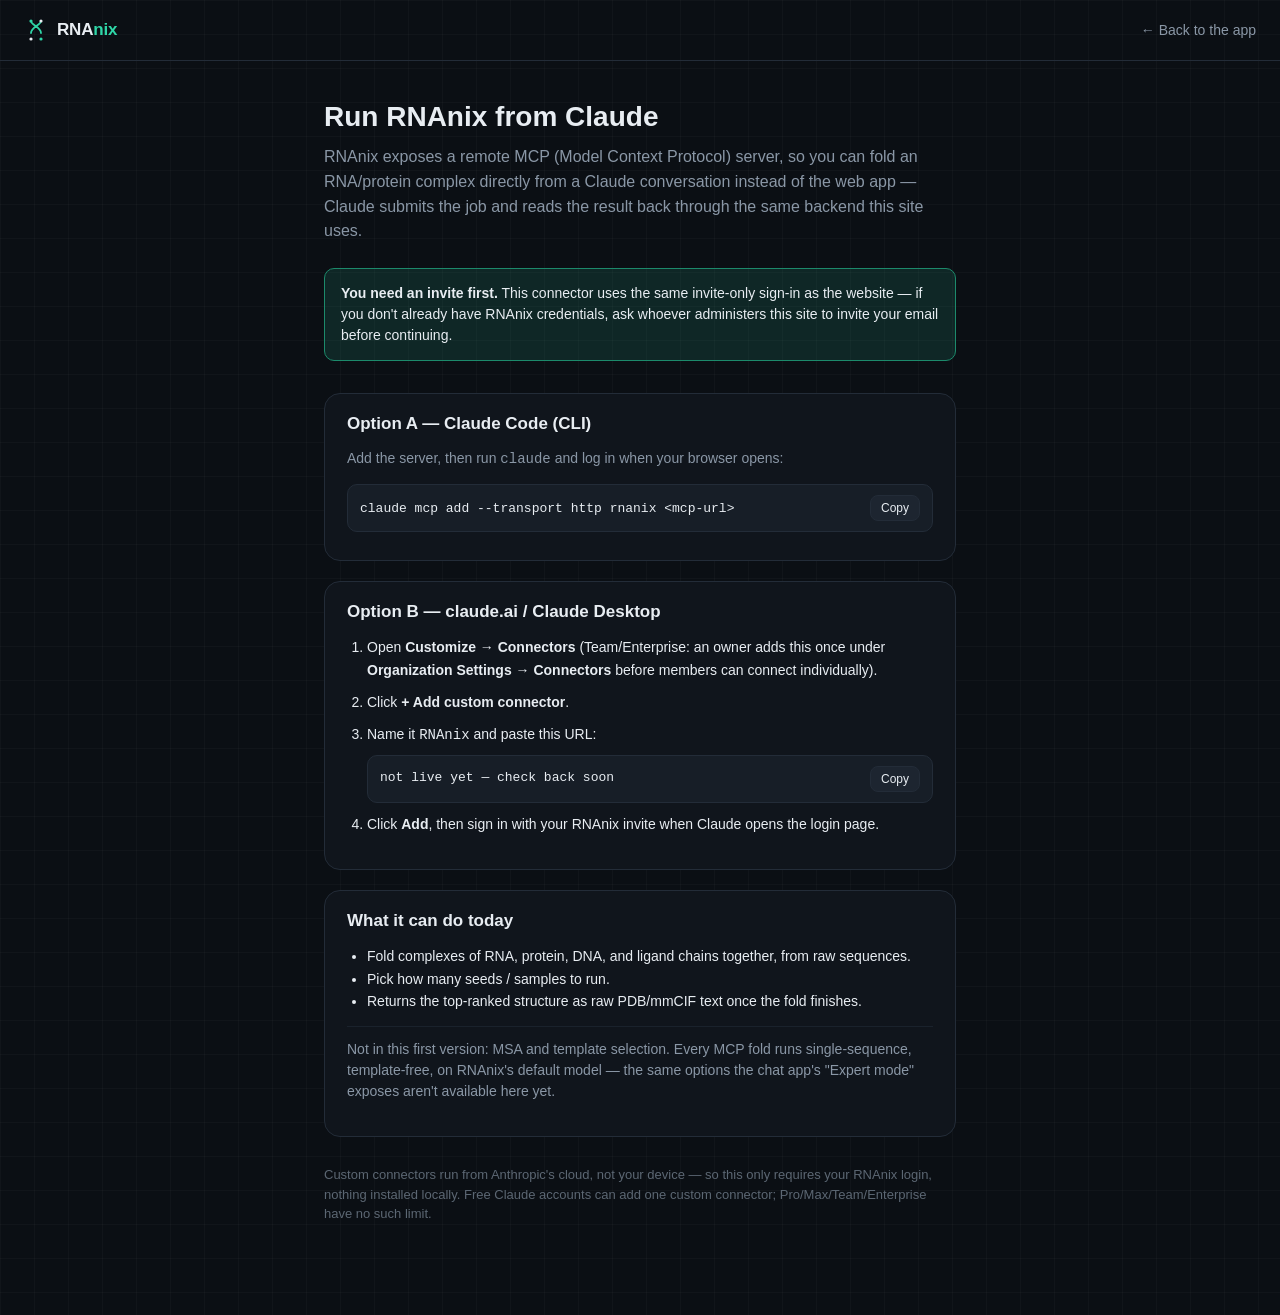
==== claude-mcp/index.html @ e197adc5 "feat: add /claude-mcp instructions page for connecting Claude via MCP Static page walking an invited" ====
<!doctype html>
<html lang="en">
<head>
<meta charset="utf-8">
<meta name="viewport" content="width=device-width, initial-scale=1">
<title>RNAnix — Connect from Claude</title>
<link rel="stylesheet" href="../style.css">
<link rel="stylesheet" href="style.css">
</head>
<body class="mcp-page">

<header class="mcp-header">
  <a class="brand" href="../index.html">
    <svg width="24" height="24" viewBox="0 0 24 24" fill="none"><path d="M7 3c0 4 10 6 10 12M17 3c0 4-10 6-10 12" stroke="#2fd6a7" stroke-width="1.8" stroke-linecap="round"/><circle cx="7" cy="3" r="1.6" fill="#2fd6a7"/><circle cx="17" cy="21" r="1.6" fill="#2fd6a7"/><circle cx="17" cy="3" r="1.6" fill="#e8edf2"/><circle cx="7" cy="21" r="1.6" fill="#e8edf2"/></svg>
    <span class="brand-word">RNA<b>nix</b></span>
  </a>
  <a class="mcp-back" href="../index.html">&larr; Back to the app</a>
</header>

<main class="mcp-main">
  <h1>Run RNAnix from Claude</h1>
  <p class="mcp-lede">
    RNAnix exposes a remote MCP (Model Context Protocol) server, so you can fold an RNA/protein
    complex directly from a Claude conversation instead of the web app — Claude submits the job
    and reads the result back through the same backend this site uses.
  </p>

  <div class="mcp-callout">
    <strong>You need an invite first.</strong> This connector uses the same invite-only sign-in as
    the website — if you don't already have RNAnix credentials, ask whoever administers this site
    to invite your email before continuing.
  </div>

  <section class="mcp-card">
    <h2>Option A — Claude Code (CLI)</h2>
    <p>Add the server, then run <code>claude</code> and log in when your browser opens:</p>
    <div class="code-block">
      <code id="cliCmd">claude mcp add --transport http rnanix &lt;mcp-url&gt;</code>
      <button class="copy-btn" data-copy-target="cliCmd">Copy</button>
    </div>
  </section>

  <section class="mcp-card">
    <h2>Option B — claude.ai / Claude Desktop</h2>
    <ol class="mcp-steps">
      <li>Open <strong>Customize &rarr; Connectors</strong> (Team/Enterprise: an owner adds this once under
        <strong>Organization Settings &rarr; Connectors</strong> before members can connect individually).</li>
      <li>Click <strong>+ Add custom connector</strong>.</li>
      <li>Name it <code>RNAnix</code> and paste this URL:
        <div class="code-block">
          <code id="mcpUrl">not live yet — check back soon</code>
          <button class="copy-btn" data-copy-target="mcpUrl">Copy</button>
        </div>
      </li>
      <li>Click <strong>Add</strong>, then sign in with your RNAnix invite when Claude opens the login page.</li>
    </ol>
  </section>

  <section class="mcp-card">
    <h2>What it can do today</h2>
    <ul>
      <li>Fold complexes of RNA, protein, DNA, and ligand chains together, from raw sequences.</li>
      <li>Pick how many seeds / samples to run.</li>
      <li>Returns the top-ranked structure as raw PDB/mmCIF text once the fold finishes.</li>
    </ul>
    <p class="mcp-note">
      Not in this first version: MSA and template selection. Every MCP fold runs single-sequence,
      template-free, on RNAnix's default model — the same options the chat app's "Expert mode"
      exposes aren't available here yet.
    </p>
  </section>

  <p class="mcp-footnote">
    Custom connectors run from Anthropic's cloud, not your device — so this only requires your
    RNAnix login, nothing installed locally. Free Claude accounts can add one custom connector;
    Pro/Max/Team/Enterprise have no such limit.
  </p>
</main>

<script>
(function () {
  var url = window.MCP_URL || "";
  if (url) {
    document.getElementById("mcpUrl").textContent = url;
    document.getElementById("cliCmd").textContent =
      "claude mcp add --transport http rnanix " + url;
  }
  document.querySelectorAll(".copy-btn").forEach(function (btn) {
    btn.addEventListener("click", function () {
      var target = document.getElementById(btn.dataset.copyTarget);
      navigator.clipboard.writeText(target.textContent).then(function () {
        var was = btn.textContent;
        btn.textContent = "Copied";
        setTimeout(function () { btn.textContent = was; }, 1200);
      });
    });
  });
})();
</script>
</body>
</html>
---- style.css ----
/* RNAnix Copilot — v2 visual mockup. Not wired to any backend. */

:root {
  --bg-deep: #0b0f14;
  --bg-panel: #10151c;
  --bg-elevated: #171e27;
  --bg-hover: #1d2530;
  --border: #232c38;
  --border-soft: #1a222c;
  --text: #e8edf2;
  --text-muted: #8a97a6;
  --text-dim: #5c6773;
  --accent: #2fd6a7;
  --accent-dim: #1c8a6b;
  --accent-soft: rgba(47, 214, 167, 0.12);
  --danger: #d1495b;
  --radius: 10px;
  --radius-lg: 16px;
  font-family: -apple-system, "Segoe UI", Inter, Roboto, Helvetica, Arial, sans-serif;
}

* { box-sizing: border-box; }
/* Author rules that set `display` unconditionally on a selector (e.g. `.modal-overlay { display:
   flex }`) otherwise beat the browser's own `[hidden] { display: none }` UA-stylesheet rule —
   author CSS always wins over UA defaults even at equal specificity. This one rule guarantees
   the `hidden` attribute always wins everywhere on the page, present or future. */
[hidden] { display: none !important; }
html, body { height: 100%; }
body {
  margin: 0;
  background: var(--bg-deep);
  color: var(--text);
  background-image:
    linear-gradient(rgba(255,255,255,0.025) 1px, transparent 1px),
    linear-gradient(90deg, rgba(255,255,255,0.025) 1px, transparent 1px);
  background-size: 34px 34px;
}

.mockup-badge {
  position: fixed; top: 10px; right: 12px; z-index: 999;
  font-size: 11px; letter-spacing: .06em; text-transform: uppercase;
  color: var(--bg-deep); background: var(--accent);
  padding: 4px 10px; border-radius: 999px; font-weight: 700;
  box-shadow: 0 2px 10px rgba(47,214,167,.35);
}

.bugreport-btn {
  position: fixed; bottom: 18px; right: 18px; z-index: 999;
  width: 34px; height: 34px; border-radius: 50%; border: none; cursor: pointer;
  background: var(--danger); color: #fff; font-weight: 800; font-size: 15px;
  font-family: Georgia, serif; line-height: 1;
  box-shadow: 0 4px 14px rgba(209, 73, 91, .45);
}
.bugreport-btn:hover { filter: brightness(1.1); }

a { color: var(--accent); text-decoration: none; }
a:hover { text-decoration: underline; }
button { font-family: inherit; cursor: pointer; }

/* ---------- brand ---------- */
.brand { display: flex; align-items: center; gap: 9px; }
.brand svg { flex: none; }
.brand-word { font-size: 17px; font-weight: 700; letter-spacing: -.01em; }
.brand-word b { color: var(--accent); font-weight: 800; }

/* ================= AUTH PAGE ================= */
.auth-wrap {
  min-height: 100vh; display: flex; align-items: center; justify-content: center;
  padding: 24px;
}
.auth-card {
  width: 100%; max-width: 400px;
  background: var(--bg-panel);
  border: 1px solid var(--border);
  border-radius: var(--radius-lg);
  padding: 28px 28px 24px;
  box-shadow: 0 30px 80px rgba(0,0,0,.45);
}
.auth-card .brand { justify-content: center; margin-bottom: 22px; }
.auth-tabs {
  display: flex; background: var(--bg-elevated); border: 1px solid var(--border);
  border-radius: 999px; padding: 3px; margin-bottom: 22px;
}
.auth-tabs button {
  flex: 1; border: none; background: transparent; color: var(--text-muted);
  padding: 8px 10px; border-radius: 999px; font-size: 13px; font-weight: 600;
  transition: all .15s;
}
.auth-tabs button.active { background: var(--accent); color: #06231a; }

.auth-title { font-size: 18px; font-weight: 700; margin: 0 0 4px; text-align: center; }
.auth-sub { font-size: 13px; color: var(--text-muted); text-align: center; margin: 0 0 22px; }

.field { margin-bottom: 14px; }
.field label { display: block; font-size: 12px; color: var(--text-muted); margin-bottom: 6px; }
.field input {
  width: 100%; background: var(--bg-elevated); border: 1px solid var(--border);
  color: var(--text); padding: 10px 12px; border-radius: var(--radius); font-size: 14px;
}
.field input:focus { outline: none; border-color: var(--accent); }
.field input[readonly] { color: var(--text-dim); }

.invite-note {
  font-size: 12.5px; color: var(--text-muted); background: var(--accent-soft);
  border: 1px solid rgba(47,214,167,.25); border-radius: var(--radius);
  padding: 10px 12px; margin-bottom: 18px; line-height: 1.5;
}
.invite-note b { color: var(--text); }

.strength { display: flex; gap: 6px; margin: 8px 0 4px; flex-wrap: wrap; }
.strength span {
  font-size: 11px; color: var(--text-dim); background: var(--bg-elevated);
  border: 1px solid var(--border); border-radius: 999px; padding: 3px 8px;
}
.strength span.ok { color: var(--accent); border-color: var(--accent-dim); background: var(--accent-soft); }

.btn-primary {
  width: 100%; background: var(--accent); color: #06231a; border: none;
  padding: 11px; border-radius: var(--radius); font-size: 14px; font-weight: 700;
  margin-top: 4px;
}
.btn-primary:hover { background: #4fe3bb; }

.auth-foot { text-align: center; font-size: 12.5px; color: var(--text-muted); margin-top: 16px; }
.auth-forgot { text-align: right; font-size: 12px; margin: -8px 0 14px; }
.auth-nogo { text-align: center; font-size: 11.5px; color: var(--text-dim); margin-top: 22px; line-height: 1.5; }
.auth-error { color: #ef476f; font-size: 12.5px; margin: -4px 0 10px; }

.pane { display: none; }
.pane.active { display: block; }

/* ================= APP SHELL ================= */
.shell { display: flex; height: 100vh; overflow: hidden; }

/* ---- sidebar ---- */
.sidebar {
  width: 258px; flex: none; background: var(--bg-panel);
  border-right: 1px solid var(--border); display: flex; flex-direction: column;
}
.sidebar-head { display: flex; align-items: center; justify-content: space-between; gap: 8px; padding: 16px 16px 12px; border-bottom: 1px solid var(--border-soft); }
.sidebar-toggle {
  background: none; border: 1px solid var(--border); color: var(--text-muted); flex: none;
  border-radius: 7px; padding: 5px; display: flex; align-items: center; justify-content: center;
  transition: transform .18s ease;
}
.sidebar-toggle:hover { color: var(--text); border-color: var(--accent-dim); }
.new-chat {
  display: flex; align-items: center; gap: 8px; margin: 14px 16px 0;
  background: var(--bg-elevated); border: 1px solid var(--border); color: var(--text);
  padding: 9px 12px; border-radius: var(--radius); font-size: 13px; font-weight: 600;
}
.new-chat:hover { border-color: var(--accent-dim); }

/* ---- collapsed sidebar ---- */
.sidebar { transition: width .18s ease; }
.sidebar.collapsed { width: 60px; }
.sidebar.collapsed .sidebar-toggle { transform: rotate(180deg); }
.sidebar.collapsed .brand-word,
.sidebar.collapsed .nc-label,
.sidebar.collapsed .search-box,
.sidebar.collapsed .hist-label,
.sidebar.collapsed .hist-list,
.sidebar.collapsed .who,
.sidebar.collapsed .logout { display: none; }
.sidebar.collapsed .sidebar-head { justify-content: center; padding: 16px 8px 12px; }
.sidebar.collapsed .sidebar-head .brand { justify-content: center; }
.sidebar.collapsed .new-chat { margin: 14px 8px 0; justify-content: center; padding: 9px; }
.sidebar.collapsed .sidebar-foot { justify-content: center; padding: 12px 8px; }
.search-box {
  margin: 12px 14px 4px; display: flex; align-items: center; gap: 8px;
  background: var(--bg-elevated); border: 1px solid var(--border); border-radius: var(--radius);
  padding: 7px 10px;
}
.search-box input { background: none; border: none; color: var(--text); font-size: 12.5px; width: 100%; }
.search-box input:focus { outline: none; }
.hist-label {
  font-size: 11px; text-transform: uppercase; letter-spacing: .07em; color: var(--text-dim);
  padding: 14px 16px 6px;
}
.hist-list { flex: 1; overflow-y: auto; padding: 0 8px; }
.hist-item {
  position: relative; display: flex; flex-direction: column; gap: 2px; padding: 9px 10px; border-radius: var(--radius);
  font-size: 13px; color: var(--text-muted); margin-bottom: 2px; border: 1px solid transparent;
}
.hist-item:hover { background: var(--bg-hover); color: var(--text); }
.hist-item.active { background: var(--accent-soft); border-color: rgba(47,214,167,.3); color: var(--text); }
.hist-item .ht { white-space: nowrap; overflow: hidden; text-overflow: ellipsis; padding-right: 18px; }
.hist-item .hs { font-size: 11px; color: var(--text-dim); }
.hist-del {
  position: absolute; top: 6px; right: 6px; background: none; border: none; color: var(--text-dim);
  font-size: 15px; line-height: 1; padding: 2px 5px; border-radius: 4px; opacity: 0; cursor: pointer;
}
.hist-item:hover .hist-del { opacity: 1; }
.hist-del:hover { color: var(--danger); background: rgba(209, 73, 91, .12); }

.sidebar-foot {
  border-top: 1px solid var(--border-soft); padding: 12px 14px; display: flex;
  align-items: center; gap: 10px;
}
.avatar {
  width: 30px; height: 30px; border-radius: 50%; background: var(--accent-dim);
  color: #06231a; display: flex; align-items: center; justify-content: center;
  font-size: 12px; font-weight: 800; flex: none;
}
.who { flex: 1; min-width: 0; }
.who .wn { font-size: 12.5px; font-weight: 600; white-space: nowrap; overflow: hidden; text-overflow: ellipsis; }
.who .we { font-size: 11px; color: var(--text-dim); white-space: nowrap; overflow: hidden; text-overflow: ellipsis; }
.logout { font-size: 11.5px; color: var(--text-dim); }

/* ---- chat column ---- */
.chatcol { flex: 1 1 auto; min-width: 0; display: flex; flex-direction: column; background: var(--bg-deep); }
.chat-head {
  display: flex; align-items: center; gap: 10px; padding: 13px 20px;
  border-bottom: 1px solid var(--border-soft); flex: none;
}
.chat-head .cht { font-size: 13.5px; font-weight: 600; flex: 1; min-width: 0; overflow: hidden; text-overflow: ellipsis; white-space: nowrap; }
.badge {
  font-size: 11px; color: var(--text-muted); background: var(--bg-elevated);
  border: 1px solid var(--border); padding: 3px 9px; border-radius: 999px;
}
.model-select {
  font-size: 11px; color: var(--text-muted); background: var(--bg-elevated);
  border: 1px solid var(--border); padding: 3px 9px; border-radius: 999px;
  font-family: inherit; cursor: pointer; max-width: 160px;
}
.model-select:hover { color: var(--text); border-color: var(--accent-dim); }
.adv-toggle {
  font-size: 12px; color: var(--text-muted); background: var(--bg-elevated);
  border: 1px solid var(--border); padding: 6px 11px; border-radius: 999px;
}
.adv-toggle:hover { color: var(--text); border-color: var(--accent-dim); }
.adv-toggle[aria-expanded="true"] { color: var(--text); border-color: var(--accent-dim); background: var(--bg-panel); }

.adv-panel {
  flex: none; padding: 10px 20px; border-bottom: 1px solid var(--border-soft);
  display: flex; flex-wrap: wrap; gap: 16px; align-items: center;
}
.adv-field { display: inline-flex; align-items: center; gap: 7px; }
.adv-lbl { font-size: 11px; color: var(--text-dim); }
.adv-num {
  width: 52px; padding: 5px; border: 1px solid var(--border); border-radius: 6px;
  font-size: 12px; font-family: inherit; text-align: center;
  background: var(--bg-panel); color: var(--text);
}
.adv-num:focus { outline: none; border-color: var(--accent-dim); }
.adv-hint { font-size: 11px; color: var(--text-muted); }

.jobs-panel {
  flex: none; padding: 10px 20px; border-bottom: 1px solid var(--border-soft);
  display: flex; flex-wrap: wrap; gap: 8px; align-items: center;
}
.jobs-panel .jobs-label { font-size: 11px; color: var(--text-dim); margin-right: 4px; }
.job-row {
  display: inline-flex; align-items: center; gap: 6px; font-size: 12px;
  background: var(--bg-elevated); border: 1px solid var(--border); border-radius: 999px;
  padding: 4px 10px 4px 12px; cursor: default;
}
.job-row.clickable { cursor: pointer; }
.job-row.clickable:hover { border-color: var(--accent-dim); }
.job-row .job-id { font-family: ui-monospace, SFMono-Regular, Menlo, Consolas, monospace; color: var(--text-muted); overflow-wrap: anywhere; word-break: break-word; }
.job-pill { font-size: 10.5px; font-weight: 600; padding: 2px 7px; border-radius: 999px; text-transform: uppercase; letter-spacing: .02em; }
.job-pill.job-running { background: rgba(255, 183, 3, .15); color: #ffb703; }
.job-pill.job-done { background: rgba(47, 214, 167, .15); color: var(--accent); }
.job-pill.job-error { background: rgba(209, 73, 91, .15); color: var(--danger); }

.chat-body { flex: 1; overflow-y: auto; padding: 22px 24px 10px; }

/* empty state */
.empty { max-width: 640px; margin: 4vh auto 0; text-align: center; }
.empty h1 { font-size: 24px; margin: 0 0 8px; }
.empty p { color: var(--text-muted); font-size: 14px; margin: 0 0 26px; }
.cards { display: grid; grid-template-columns: 1fr 1fr; gap: 10px; text-align: left; }
.card {
  background: var(--bg-panel); border: 1px solid var(--border); border-radius: var(--radius);
  padding: 12px 14px; font-size: 13px; color: var(--text-muted);
}
.card:hover { border-color: var(--accent-dim); color: var(--text); background: var(--bg-elevated); }

/* transcript */
.msg { max-width: 78%; margin-bottom: 16px; line-height: 1.55; font-size: 14px; overflow-wrap: anywhere; word-break: break-word; }
.msg.user { margin-left: auto; }
.msg.user .bubble { background: var(--bg-hover); border: 1px solid var(--border); border-radius: 14px 14px 3px 14px; padding: 10px 14px; }
.msg.assistant .bubble { padding: 2px 2px; }
.bubble p, .reasoning-body p { margin: 0 0 8px; }
.bubble p:last-child, .reasoning-body p:last-child { margin-bottom: 0; }
.bubble ul, .reasoning-body ul { margin: 4px 0 8px; padding-left: 20px; }
.bubble code, .reasoning-body code {
  background: var(--bg-elevated); border: 1px solid var(--border); border-radius: 4px;
  padding: 1px 5px; font-size: 12.5px; font-family: ui-monospace, SFMono-Regular, Menlo, Consolas, monospace;
  overflow-wrap: anywhere; word-break: break-word;
}
.msg .who-lbl { font-size: 11px; color: var(--text-dim); margin-bottom: 5px; display: flex; align-items: center; gap: 6px; }
.msg .who-lbl .dot { width: 6px; height: 6px; border-radius: 50%; background: var(--accent); }
.msg .who-lbl.err { color: var(--danger); }
.msg .who-lbl.err .dot { background: var(--danger); }
.bubble-error {
  padding: 10px 14px; border-radius: 10px; background: rgba(209, 73, 91, .1);
  border: 1px solid rgba(209, 73, 91, .35); color: var(--danger); font-size: 13.5px;
  overflow-wrap: anywhere; word-break: break-word;
}
.typing-dots { display: inline-flex; gap: 4px; padding: 4px 0; }
.typing-dots span {
  width: 6px; height: 6px; border-radius: 50%; background: var(--text-dim);
  animation: typing-bounce 1.1s infinite ease-in-out;
}
.typing-dots span:nth-child(2) { animation-delay: .15s; }
.typing-dots span:nth-child(3) { animation-delay: .3s; }
@keyframes typing-bounce { 0%, 80%, 100% { opacity: .25; transform: translateY(0); } 40% { opacity: 1; transform: translateY(-3px); } }

.tool-card {
  max-width: 78%; margin: 0 0 10px; font-family: ui-monospace, SFMono-Regular, Menlo, Consolas, monospace;
  font-size: 12.5px; background: var(--bg-panel); border: 1px solid var(--border);
  border-left: 3px solid var(--accent-dim); border-radius: 8px; padding: 9px 12px;
}
.tool-card .tc-call { color: var(--text-muted); }
.tool-card .tc-call b { color: var(--accent); font-weight: 600; }
.tool-card .tc-ok { color: var(--text); margin-top: 4px; display: flex; align-items: center; gap: 6px; }
.tool-card .tc-ok .chk { color: var(--accent); }

.chat-inputbar { flex: none; padding: 14px 24px 20px; }
.inputbox {
  display: flex; align-items: flex-end; gap: 10px; background: var(--bg-panel);
  border: 1px solid var(--border); border-radius: 16px; padding: 8px 8px 8px 16px;
  max-width: 900px; margin: 0 auto;
}
.inputbox textarea {
  flex: 1; background: none; border: none; color: var(--text); font-size: 14px;
  resize: none; max-height: 140px; padding: 8px 0; font-family: inherit;
}
.inputbox textarea:focus { outline: none; }
.send-btn {
  background: var(--accent); border: none; color: #06231a; height: 34px; padding: 0 16px;
  border-radius: 10px; display: flex; align-items: center; justify-content: center; flex: none;
  font-size: 13px; font-weight: 700;
}
.send-btn:hover { background: #4fe3bb; }
.input-hint { text-align: center; font-size: 11px; color: var(--text-dim); margin-top: 8px; }

/* ---- viewer column ---- */
.viewer {
  width: 42%; max-width: 620px; min-width: 380px; flex: none;
  border-left: 1px solid var(--border); background: var(--bg-panel);
  display: flex; flex-direction: column;
}
.viewer-head {
  display: flex; align-items: center; gap: 8px; padding: 11px 14px;
  border-bottom: 1px solid var(--border-soft); flex-wrap: wrap;
}
.viewer-name { font-size: 13px; font-weight: 600; margin-right: auto; }
.icon-btn {
  width: 30px; height: 30px; border-radius: 8px; border: 1px solid var(--border);
  background: var(--bg-elevated); color: var(--text-muted); display: flex;
  align-items: center; justify-content: center; font-size: 13px;
}
.icon-btn:hover { color: var(--text); border-color: var(--accent-dim); }
.icon-btn.active { color: var(--accent); border-color: var(--accent-dim); background: var(--accent-soft); }
/* ---- row 1: segmented button groups (replace the old <select>s) ---- */
.btn-group { display: flex; border: 1px solid var(--border); border-radius: 8px; overflow: hidden; }
.seg-btn {
  background: var(--bg-elevated); color: var(--text-muted); border: none; font-size: 12px;
  padding: 6px 10px; border-right: 1px solid var(--border);
}
.seg-btn:last-child { border-right: none; }
.seg-btn:hover { color: var(--text); }
.seg-btn.active { background: var(--accent-soft); color: var(--accent); }

/* ---- row 2: collapsible sequence accordion (normal document flow, not a canvas overlay) ---- */
.seq-acc-head {
  display: flex; align-items: center; gap: 6px; width: 100%; text-align: left;
  background: none; border: none; border-top: 1px solid var(--border-soft); color: var(--text-muted);
  font-size: 12px; font-weight: 600; padding: 8px 14px;
}
.seq-acc-head:hover { color: var(--text); }
.seq-acc-head .seq-caret { transition: transform .15s ease; flex: none; }
.seq-acc-head.open .seq-caret { transform: rotate(90deg); }
.seq-acc-body {
  border-top: 1px solid var(--border-soft); padding: 10px 14px; font-size: 11px;
  color: var(--text-muted); max-height: 160px; overflow-y: auto;
}
.seq-acc-body .sp-h { color: var(--text-dim); margin-bottom: 6px; }
.seq-acc-body .sp-seq { font-family: ui-monospace, Menlo, Consolas, monospace; line-height: 1.7; letter-spacing: .5px; }
.seq-acc-body .sp-seq span { padding: 0 1px; border-radius: 2px; }
.seq-acc-body .sp-seq span:hover { background: var(--accent-soft); color: var(--accent); cursor: pointer; }

/* ---- row 3: the 3D canvas itself, filling whatever's left ---- */
.canvas-wrap { flex: 1; position: relative; overflow: hidden; min-height: 0; }
.canvas-fake {
  position: absolute; inset: 0; display: flex; align-items: center; justify-content: center;
  background: radial-gradient(ellipse at center, rgba(47,214,167,.10), transparent 60%);
}
.canvas-fake figcaption {
  position: absolute; bottom: 14px; left: 0; right: 0; text-align: center;
  font-size: 11px; color: var(--text-dim);
}

.comp-panel { width: 100%; }
.comp-row {
  display: flex; align-items: center; gap: 8px; padding: 6px 6px; font-size: 12px;
  color: var(--text-muted); border-radius: 6px;
}
.comp-row:hover { background: var(--bg-hover); }
.comp-row .cn { flex: 1; }
.comp-row button { background: none; border: none; color: var(--text-dim); padding: 2px; display: inline-flex; align-items: center; justify-content: center; }
.comp-row button:hover { color: var(--text); }
.comp-row.off { opacity: .4; }

.canvas-theme-btn {
  position: absolute; top: 10px; right: 10px; z-index: 8;
  background: rgba(23,30,39,.75); backdrop-filter: blur(4px);
}

@media (max-width: 980px) {
  .viewer { display: none; }
  .resize-handle { display: none; }
}

/* ---- drag-to-resize handle between chat and viewer ---- */
.resize-handle { width: 5px; flex: none; cursor: col-resize; position: relative; background: transparent; }
.resize-handle::after {
  content: ""; position: absolute; top: 0; bottom: 0; left: 2px; width: 1px; background: var(--border);
}
.resize-handle:hover::after, .resize-handle.active::after { left: 0; width: 5px; background: var(--accent-dim); }

/* ---- toast ---- */
.toast {
  position: fixed; left: 50%; bottom: 22px; transform: translate(-50%, 12px);
  background: var(--bg-elevated); border: 1px solid var(--border); color: var(--text);
  padding: 9px 16px; border-radius: 999px; font-size: 12.5px; opacity: 0; pointer-events: none;
  transition: all .2s; z-index: 500; box-shadow: 0 8px 24px rgba(0,0,0,.4);
}
.toast.show { opacity: 1; transform: translate(-50%, 0); }

/* ---- input toolbar (above the text field) ---- */
.input-toolbar { display: flex; gap: 8px; max-width: 900px; margin: 0 auto 8px; padding: 0 8px; }
.input-tool-btn {
  font-size: 12px; color: var(--text-muted); background: var(--bg-panel); border: 1px solid var(--border);
  padding: 7px 13px; border-radius: 999px; font-weight: 600;
}
.input-tool-btn:hover { color: var(--text); border-color: var(--accent-dim); }
.attach-wrap { position: relative; }
.attach-menu {
  position: absolute; bottom: calc(100% + 6px); left: 0;
  background: var(--bg-elevated); border: 1px solid var(--border); border-radius: 10px;
  padding: 5px; display: flex; flex-direction: column; min-width: 210px; z-index: 50;
  box-shadow: 0 10px 30px rgba(0,0,0,.4);
}
.attach-menu button {
  background: none; border: none; color: var(--text); text-align: left; font-size: 12.5px;
  padding: 8px 10px; border-radius: 7px;
}
.attach-menu button:hover { background: var(--bg-hover); }

/* ---- download split button ---- */
.dl-wrap { position: relative; display: flex; }
.dl-main {
  background: var(--accent); color: #06231a; border: none; font-weight: 700; font-size: 12px;
  padding: 7px 12px; border-radius: 8px 0 0 8px;
}
.dl-main:hover { background: #4fe3bb; }
.dl-caret {
  background: var(--accent-dim); color: #06231a; border: none; border-left: 1px solid rgba(0,0,0,.15);
  padding: 7px 8px; border-radius: 0 8px 8px 0; font-size: 11px;
}
.dl-menu {
  position: absolute; top: calc(100% + 6px); right: 0; background: var(--bg-elevated);
  border: 1px solid var(--border); border-radius: 10px; padding: 5px; min-width: 240px;
  z-index: 60; box-shadow: 0 14px 34px rgba(0,0,0,.45);
}
.dl-item {
  display: block; width: 100%; text-align: left; background: none; border: none; color: var(--text);
  font-size: 12.5px; padding: 8px 10px; border-radius: 7px;
}
.dl-item:hover { background: var(--bg-hover); }
.dl-item[disabled] { color: var(--text-dim); cursor: not-allowed; }
.dl-item[disabled]:hover { background: none; }

/* ---- reasoning + sources ---- */
details.reasoning {
  max-width: 78%; margin-bottom: 8px; font-size: 12.5px; background: var(--bg-panel);
  border: 1px solid var(--border); border-radius: 8px; padding: 2px 12px;
}
details.reasoning summary {
  cursor: pointer; padding: 8px 0; color: var(--text-muted); font-weight: 600; list-style: none;
}
details.reasoning summary::-webkit-details-marker { display: none; }
.reasoning-body { color: var(--text-muted); line-height: 1.6; padding: 0 0 12px; border-top: 1px solid var(--border-soft); padding-top: 10px; overflow-wrap: anywhere; word-break: break-word; }
.src-row { display: flex; flex-wrap: wrap; gap: 6px; margin: 8px 0 2px; }
.src-pill {
  font-size: 11px; color: var(--text-muted); background: var(--bg-panel); border: 1px solid var(--border);
  border-radius: 999px; padding: 4px 10px;
}
.src-pill:hover { color: var(--accent); border-color: var(--accent-dim); text-decoration: none; }

/* ---- viewer tabs ---- */
.viewer-toolbar { display: flex; flex-direction: column; border-bottom: 1px solid var(--border-soft); }
.vt-row1 { display: flex; align-items: center; gap: 8px; padding: 9px 14px; flex-wrap: wrap; }
.vtabs { display: flex; gap: 4px; padding: 8px 14px 0; border-bottom: 1px solid var(--border-soft); }
.vtab {
  background: none; border: none; color: var(--text-muted); font-size: 12.5px; font-weight: 600;
  padding: 8px 10px; border-bottom: 2px solid transparent;
}
.vtab:hover { color: var(--text); }
.vtab.active { color: var(--accent); border-bottom-color: var(--accent); }
.tabpanel { display: none; flex: 1; min-height: 0; overflow-y: auto; }
.tabpanel.active { display: flex; flex-direction: column; }
.tabpanel .canvas-wrap { flex: 1; }

.viewer-msg {
  position: absolute; inset: 0; display: none; align-items: center; justify-content: center;
  text-align: center; padding: 20px; font-size: 12.5px; color: var(--text-muted);
  background: rgba(11,15,20,.85); z-index: 5;
}
.mstar-container { position: absolute; inset: 0; }
/* Belt-and-suspenders: even with the Viewer's own layout/viewport-* options set to hide its
   built-in chrome, force-hide Mol*'s floating control cluster and side panels via its own
   stable msp- class names, so only our custom overlay controls (toolbar, comp-panel, seq-panel,
   theme button) are ever visible on the canvas. */
.mstar-container .msp-viewport-controls,
.mstar-container .msp-layout-region.msp-layout-top,
.mstar-container .msp-layout-region.msp-layout-left,
.mstar-container .msp-layout-region.msp-layout-right,
.mstar-container .msp-layout-region.msp-layout-bottom,
.mstar-container [class*="msp-layout-top"],
.mstar-container [class*="msp-layout-left"],
.mstar-container [class*="msp-layout-right"],
.mstar-container [class*="msp-layout-bottom"],
.mstar-container [class*="msp-sequence"],
.mstar-container [class*="msp-viewport-controls"],
.mstar-container [class*="tooltip" i],
.mstar-container [class*="hover-box" i],
.mstar-container [class*="highlight-toast" i] {
  display: none !important;
}
/* Give the viewport back the full height/width now that the top/side chrome above is gone —
   Mol*'s layout otherwise still reserves that space even when its contents are hidden. */
.mstar-container .msp-layout-region.msp-layout-main,
.mstar-container [class*="msp-layout-main"] {
  top: 0 !important; left: 0 !important; right: 0 !important; bottom: 0 !important;
}

/* ---- data tab: chemmap / mohca ---- */
.data-wrap { padding: 16px; display: flex; flex-direction: column; gap: 22px; }
.data-sec-h { font-size: 12.5px; font-weight: 700; margin-bottom: 8px; display: flex; align-items: baseline; gap: 8px; }
.data-hint { font-size: 11px; color: var(--text-dim); font-weight: 400; }
.data-input {
  width: 100%; background: var(--bg-elevated); border: 1px solid var(--border); color: var(--text);
  border-radius: var(--radius); padding: 8px 10px; font-size: 12px; font-family: ui-monospace, Menlo, Consolas, monospace;
  resize: vertical; margin-bottom: 8px;
}
.data-actions { display: flex; gap: 8px; margin-bottom: 10px; }
.mini-btn {
  font-size: 12px; color: var(--text-muted); background: var(--bg-elevated); border: 1px solid var(--border);
  padding: 6px 12px; border-radius: 8px;
}
.mini-btn:hover { color: var(--text); border-color: var(--accent-dim); }
.mini-btn.primary { background: var(--accent); color: #06231a; border-color: transparent; font-weight: 700; }
.mini-btn.primary:hover { background: #4fe3bb; }
.data-empty { font-size: 12px; color: var(--text-dim); padding: 10px 0; }

.track-row { display: flex; align-items: flex-end; gap: 1px; height: 46px; background: var(--bg-elevated); border-radius: 8px; padding: 4px 6px; overflow-x: auto; }
.track-bar { width: 4px; min-width: 4px; border-radius: 1px 1px 0 0; }

.mohca-grid { display: flex; align-items: flex-end; gap: 6px; }
.mohca-inner { display: grid; gap: 1px; background: var(--border-soft); border: 1px solid var(--border); border-radius: 4px; overflow: auto; padding: 3px; }
.mohca-cell { }
.mohca-axis { font-size: 10px; color: var(--text-dim); flex: none; }

/* ---- MSA tab ---- */
.msa-table { padding: 14px; font-family: ui-monospace, Menlo, Consolas, monospace; font-size: 11.5px; overflow-x: auto; }
.msa-row { display: flex; align-items: center; gap: 10px; padding: 2px 0; white-space: nowrap; }
.msa-name { width: 100px; flex: none; color: var(--text-muted); overflow: hidden; text-overflow: ellipsis; }
.msa-seq { letter-spacing: 1px; }
.msa-nt { padding: 0 1px; border-radius: 2px; }

/* ---- templates tab ---- */
.tpl-wrap { padding: 14px; display: flex; flex-direction: column; gap: 10px; }
.tpl-card { background: var(--bg-elevated); border: 1px solid var(--border); border-radius: var(--radius); padding: 12px 14px; }
.tpl-card.used { border-color: var(--accent-dim); }
.tpl-h { display: flex; align-items: center; gap: 8px; margin-bottom: 4px; }
.tpl-id { font-weight: 700; font-size: 13px; }
.tpl-used-badge { font-size: 10px; color: var(--accent); background: var(--accent-soft); padding: 2px 8px; border-radius: 999px; }
.tpl-t { font-size: 12.5px; color: var(--text); margin-bottom: 4px; }
.tpl-meta { font-size: 11.5px; color: var(--text-dim); margin-bottom: 10px; }
.tpl-actions { display: flex; gap: 8px; }
.tpl-actions a.mini-btn { text-decoration: none; }

/* ---- vtabs: allow wrapping now that there are 6 of them ---- */
.vtabs { flex-wrap: wrap; }

/* ---- Secondary Structure tab ---- */
.ssmode-row { display: flex; flex-wrap: wrap; gap: 6px; padding: 10px 14px 0; }
.ssmode-btn { font-size: 11.5px; color: var(--text-muted); background: var(--bg-elevated); border: 1px solid var(--border); padding: 6px 11px; border-radius: 999px; }
.ssmode-btn:hover { color: var(--text); border-color: var(--accent-dim); }
.ssmode-btn.active { color: var(--accent); border-color: var(--accent-dim); background: var(--accent-soft); }
.ss-caption { font-size: 11px; color: var(--text-dim); padding: 8px 14px 0; line-height: 1.5; }
.ss-leg-grey { color: #8a97a6; }
.ss-leg-pair { color: var(--accent); }
.ss-leg-pk { color: #ef476f; }
.ss-canvas { padding: 6px 14px; display: flex; align-items: center; justify-content: center; overflow-x: auto; }
.data-empty { font-size: 12px; color: var(--text-dim); padding: 20px 0; }
.motif-lanes-wrap { border-top: 1px solid var(--border-soft); padding-top: 10px; margin-top: 6px; }
.motif-lanes { display: flex; flex-direction: column; gap: 4px; padding: 10px 14px 16px; overflow-x: auto; }
.lane { display: flex; align-items: center; gap: 8px; }
.lane-lbl { width: 58px; flex: none; font-size: 10px; color: var(--text-dim); text-transform: uppercase; letter-spacing: .04em; }
.lane-cells { display: flex; }
.lane-cell { width: 7px; height: 15px; flex: none; }
.lane-cell.lane-seq { font-family: ui-monospace, Menlo, Consolas, monospace; font-size: 9px; display: flex; align-items: center; justify-content: center; height: 15px; width: 8px; }

/* ---- Info tab ---- */
.info-wrap { padding: 6px 14px 14px; }
.info-row { display: flex; justify-content: space-between; gap: 14px; padding: 9px 0; border-bottom: 1px solid var(--border-soft); font-size: 12.5px; }
.info-row:last-child { border-bottom: none; }
.info-k { color: var(--text-dim); flex: none; width: 46%; }
.info-v { color: var(--text); text-align: right; flex: 1; }

/* ---- entity input modal (ported from the original /inference form) ---- */
.modal-overlay {
  position: fixed; inset: 0; background: rgba(5,8,11,.6); z-index: 100;
  display: flex; align-items: center; justify-content: center; padding: 24px;
}
.modal-card {
  width: 100%; max-width: 480px; max-height: 85vh; overflow-y: auto;
  background: var(--bg-panel); border: 1px solid var(--border); border-radius: var(--radius-lg);
  padding: 20px 22px; box-shadow: 0 30px 80px rgba(0,0,0,.5);
}
.modal-head { display: flex; align-items: center; justify-content: space-between; margin-bottom: 4px; }
.modal-head h3 { margin: 0; font-size: 15px; }
.modal-close { background: none; border: none; color: var(--text-muted); font-size: 20px; line-height: 1; padding: 2px 6px; }
.modal-close:hover { color: var(--text); }
.modal-actions { display: flex; justify-content: flex-end; gap: 8px; margin-top: 14px; }

.ilbl { display: block; font-size: 12px; color: var(--text-muted); margin: 12px 0 6px; font-weight: 600; }
.lbl-sub { font-weight: 400; color: var(--text-dim); }
.entity { border: 1px solid var(--border); border-radius: 8px; padding: 8px; background: var(--bg-elevated); margin-bottom: 8px; }
.ent-head { display: flex; align-items: center; gap: 6px; margin-bottom: 6px; }
.ent-type {
  flex: 1 1 auto; padding: 5px 7px; border: 1px solid var(--border); border-radius: 6px;
  font-size: 12px; background: var(--bg-panel); color: var(--text);
}
.ent-count { width: 48px; padding: 5px; border: 1px solid var(--border); border-radius: 6px; font-size: 12px; text-align: center; background: var(--bg-panel); color: var(--text); }
.ent-head button { border: 1px solid var(--border); background: var(--bg-panel); color: var(--text-muted); border-radius: 5px; font-size: 11px; line-height: 1.4; padding: 3px 7px; }
.ent-head button:disabled { opacity: .35; }
.ent-head .ent-del:hover:enabled { background: #ef476f; color: #fff; border-color: #ef476f; }
.ent-seq {
  width: 100%; resize: vertical; font: 12px ui-monospace, Menlo, monospace; letter-spacing: .5px;
  border: 1px solid var(--border); border-radius: 6px; padding: 8px; background: var(--bg-panel); color: var(--text);
}
.ent-info { display: flex; align-items: center; gap: 8px; font-size: 10.5px; color: var(--text-dim); margin-top: 4px; }
.ent-caveat { color: #e0a45a; }
.ent-len { margin-left: auto; }
.ent-actions { margin-top: 4px; }
.seqinfo { display: flex; justify-content: space-between; align-items: center; font-size: 11.5px; color: var(--text-dim); margin-top: 6px; }
.linkbtn { background: none; border: 0; color: var(--accent); font-size: 11.5px; padding: 0; }
.linkbtn:hover { text-decoration: underline; }

/* ---- layers + components menu (toolbar dropdown, replaces the old always-visible corner box) ---- */
.display-wrap { position: relative; }
.canvas-display-wrap { position: absolute; top: 10px; left: 10px; z-index: 8; }
.canvas-display-wrap .icon-btn { background: rgba(23,30,39,.75); backdrop-filter: blur(4px); }
.display-menu {
  position: absolute; top: calc(100% + 6px); left: 0; z-index: 9; width: 200px;
  background: var(--bg-elevated); border: 1px solid var(--border); border-radius: 10px;
  padding: 8px; box-shadow: 0 14px 34px rgba(0,0,0,.45);
}
.disp-sec-label { font-size: 10px; text-transform: uppercase; letter-spacing: .06em; color: var(--text-dim); padding: 2px 4px 6px; }
.disp-divider { height: 1px; background: var(--border-soft); margin: 6px 0; }
.disp-row { display: flex; align-items: center; gap: 8px; padding: 5px 4px; font-size: 12px; color: var(--text-muted); border-radius: 6px; }
.disp-row:hover { background: var(--bg-hover); }
.disp-dot { width: 8px; height: 8px; border-radius: 50%; flex: none; }
.disp-name { flex: 1; min-width: 0; overflow: hidden; text-overflow: ellipsis; white-space: nowrap; color: var(--text); }
.disp-eye, .disp-x { background: none; border: none; color: var(--text-dim); padding: 2px; display: inline-flex; align-items: center; justify-content: center; }
.disp-eye:hover, .disp-x:hover { color: var(--text); }
.disp-x { font-size: 15px; }
.disp-empty { font-size: 11.5px; color: var(--text-dim); padding: 4px; }

/* ---- multi-chain sequence display (3D tab strip + Seqs tab) ---- */
.sp-body { display: flex; flex-direction: column; gap: 10px; }
.sp-chain:last-child { margin-bottom: 0; }
.sp-empty { font-size: 11.5px; color: var(--text-dim); padding: 4px; }
---- claude-mcp/style.css ----
/* Layout for the standalone "connect from Claude" instructions page. Reuses ../style.css only
   for :root variables, the body background grid, and .brand -- everything else here is new. */

.mcp-header {
  display: flex;
  align-items: center;
  justify-content: space-between;
  padding: 18px 24px;
  border-bottom: 1px solid var(--border);
}
.mcp-header .brand { text-decoration: none; color: var(--text); }
.mcp-back { color: var(--text-muted); text-decoration: none; font-size: 14px; }
.mcp-back:hover { color: var(--text); }

.mcp-main {
  max-width: 680px;
  margin: 0 auto;
  padding: 40px 24px 80px;
}
.mcp-main h1 { font-size: 28px; margin: 0 0 12px; }
.mcp-lede { color: var(--text-muted); font-size: 16px; line-height: 1.55; margin: 0 0 24px; }

.mcp-callout {
  background: var(--accent-soft);
  border: 1px solid var(--accent-dim);
  border-radius: var(--radius);
  padding: 14px 16px;
  margin-bottom: 32px;
  font-size: 14px;
  line-height: 1.5;
}

.mcp-card {
  background: var(--bg-panel);
  border: 1px solid var(--border);
  border-radius: var(--radius-lg);
  padding: 20px 22px;
  margin-bottom: 20px;
}
.mcp-card h2 { font-size: 17px; margin: 0 0 10px; }
.mcp-card p { color: var(--text-muted); font-size: 14px; line-height: 1.5; }
.mcp-card ul, .mcp-steps { padding-left: 20px; font-size: 14px; line-height: 1.6; }
.mcp-steps li { margin-bottom: 10px; }
.mcp-note { font-size: 13px; color: var(--text-dim); border-top: 1px solid var(--border-soft); padding-top: 12px; margin-top: 14px; }

.code-block {
  display: flex;
  align-items: center;
  justify-content: space-between;
  gap: 10px;
  background: var(--bg-elevated);
  border: 1px solid var(--border);
  border-radius: var(--radius);
  padding: 10px 12px;
  margin: 8px 0;
}
.code-block code {
  font-family: ui-monospace, SFMono-Regular, Menlo, Consolas, monospace;
  font-size: 13px;
  color: var(--text);
  overflow-wrap: anywhere;
  word-break: break-word;
}
.copy-btn {
  flex: none;
  background: var(--bg-hover);
  border: 1px solid var(--border);
  color: var(--text);
  border-radius: 8px;
  padding: 5px 10px;
  font-size: 12px;
  cursor: pointer;
}
.copy-btn:hover { border-color: var(--accent-dim); color: var(--accent); }

.mcp-footnote { color: var(--text-dim); font-size: 13px; line-height: 1.5; margin-top: 28px; }
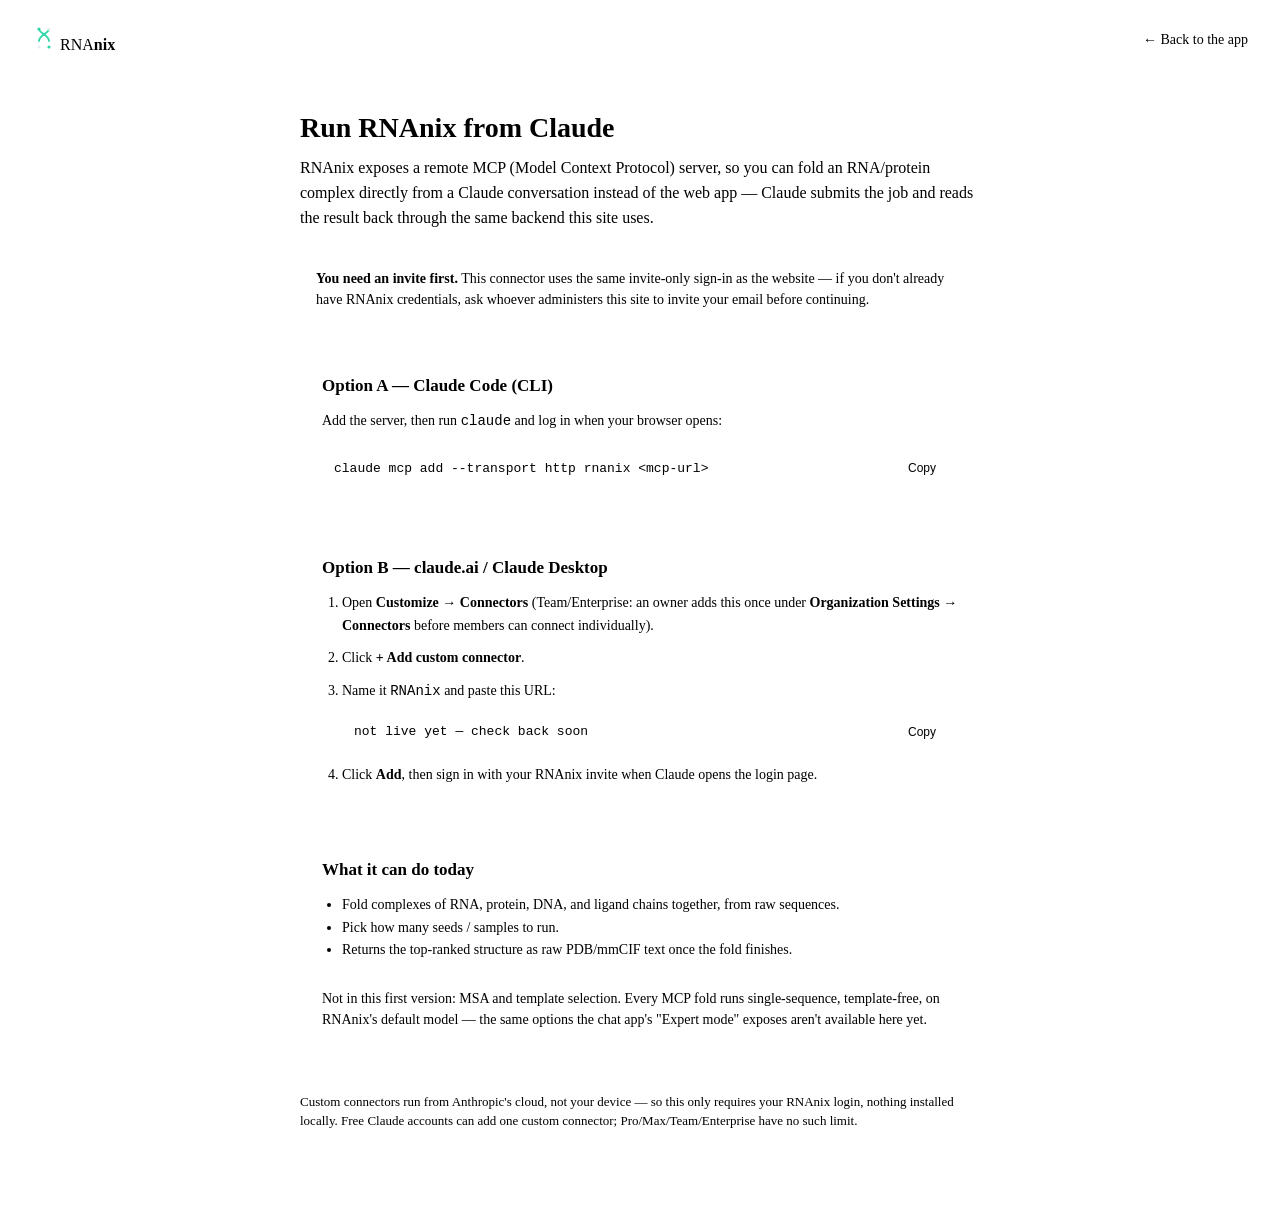
==== commit 4131aa6c: "fix: claude-mcp page's nav/stylesheet links pointed at nonexistent paths v2/claude-mcp/ and v2/infer" ====
--- a/claude-mcp/index.html
+++ b/claude-mcp/index.html
@@ -4,17 +4,19 @@
 <meta charset="utf-8">
 <meta name="viewport" content="width=device-width, initial-scale=1">
 <title>RNAnix — Connect from Claude</title>
-<link rel="stylesheet" href="../style.css">
+<!-- ../inference/, not ../ -- v2/claude-mcp/ and v2/inference/ are siblings once deployed,
+     even though this repo's root IS inference/'s content (see deploy script). -->
+<link rel="stylesheet" href="../inference/style.css">
 <link rel="stylesheet" href="style.css">
 </head>
 <body class="mcp-page">
 
 <header class="mcp-header">
-  <a class="brand" href="../index.html">
+  <a class="brand" href="../inference/index.html">
     <svg width="24" height="24" viewBox="0 0 24 24" fill="none"><path d="M7 3c0 4 10 6 10 12M17 3c0 4-10 6-10 12" stroke="#2fd6a7" stroke-width="1.8" stroke-linecap="round"/><circle cx="7" cy="3" r="1.6" fill="#2fd6a7"/><circle cx="17" cy="21" r="1.6" fill="#2fd6a7"/><circle cx="17" cy="3" r="1.6" fill="#e8edf2"/><circle cx="7" cy="21" r="1.6" fill="#e8edf2"/></svg>
     <span class="brand-word">RNA<b>nix</b></span>
   </a>
-  <a class="mcp-back" href="../index.html">&larr; Back to the app</a>
+  <a class="mcp-back" href="../inference/index.html">&larr; Back to the app</a>
 </header>
 
 <main class="mcp-main">
@@ -88,11 +90,26 @@
   document.querySelectorAll(".copy-btn").forEach(function (btn) {
     btn.addEventListener("click", function () {
       var target = document.getElementById(btn.dataset.copyTarget);
-      navigator.clipboard.writeText(target.textContent).then(function () {
+      var flash = function (label) {
         var was = btn.textContent;
-        btn.textContent = "Copied";
+        btn.textContent = label;
         setTimeout(function () { btn.textContent = was; }, 1200);
-      });
+      };
+      var fallback = function () {
+        var range = document.createRange();
+        range.selectNodeContents(target);
+        var sel = window.getSelection();
+        sel.removeAllRanges();
+        sel.addRange(range);
+        flash("Select + Ctrl/Cmd-C");
+      };
+      if (navigator.clipboard && navigator.clipboard.writeText) {
+        navigator.clipboard.writeText(target.textContent).then(function () {
+          flash("Copied");
+        }, fallback);
+      } else {
+        fallback();
+      }
     });
   });
 })();
